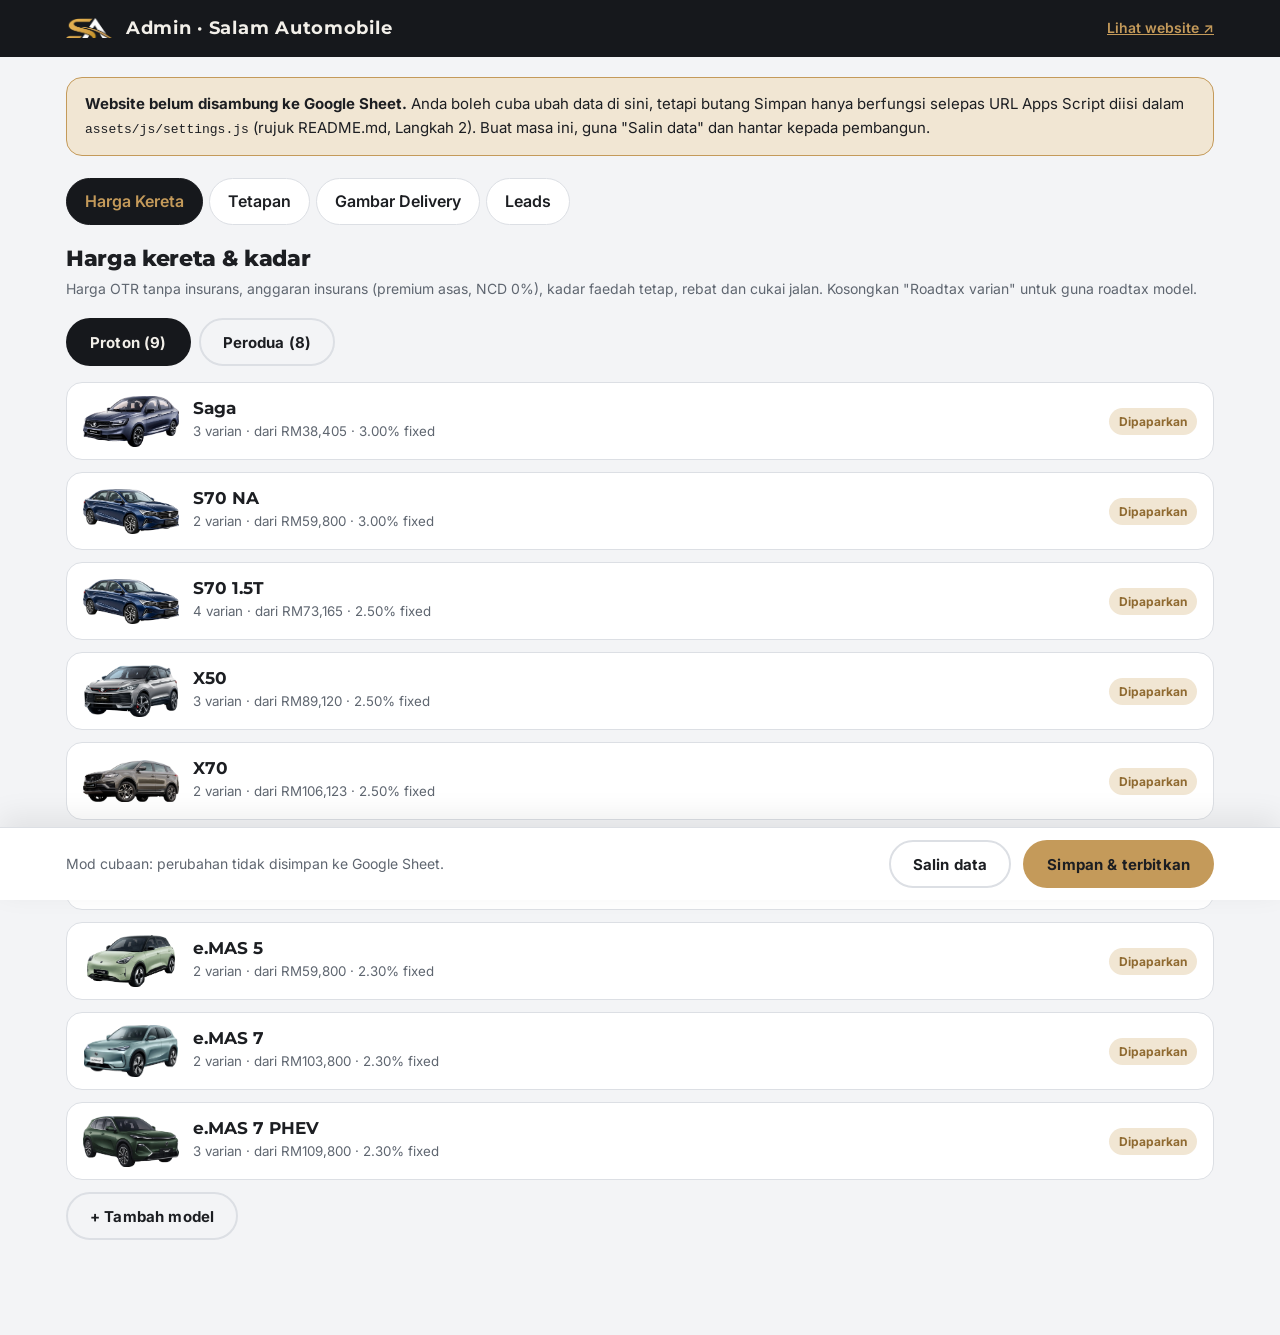
==== admin.html @ 9cc9add6 "Bina website Salam Automobile: kalkulator loan, insurans, borang leads, admin & Apps Script - Kalkul" ====
<!DOCTYPE html>
<html lang="ms">
<head>
<meta charset="utf-8">
<meta name="viewport" content="width=device-width, initial-scale=1, viewport-fit=cover">
<title>Admin Salam Automobile</title>
<meta name="claude:viewport-fit-sides" content="cover">
<meta name="robots" content="noindex, nofollow">
<link rel="icon" type="image/png" href="assets/img/brand/favicon.png">
<link rel="preconnect" href="https://fonts.googleapis.com">
<link rel="preconnect" href="https://fonts.gstatic.com" crossorigin>
<link href="https://fonts.googleapis.com/css2?family=Montserrat:wght@600;700;800&family=Inter:wght@400;500;600;700&display=swap" rel="stylesheet">
<link rel="stylesheet" href="assets/css/style.css">
<style>
  body { padding-bottom: 96px; }
  .a-top { background: var(--night); color: var(--on-night); padding-block: 14px; position: sticky; top: env(safe-area-inset-top, 0px); z-index: 20; }
  .a-top .wrap { display: flex; align-items: center; gap: 14px; flex-wrap: wrap; }
  .a-top img { width: 46px; }
  .a-top h1 { font-size: 18px; letter-spacing: .04em; }
  .a-top a { margin-left: auto; color: var(--gold); font-size: 14px; font-weight: 600; }
  .tabs { display: flex; gap: 6px; flex-wrap: wrap; margin: 22px 0; }
  .tabs button { border: 1.5px solid var(--line); background: var(--card); color: var(--ink); border-radius: 999px; padding: 10px 18px; font-weight: 600; cursor: pointer; min-height: 44px; }
  .tabs button[aria-selected="true"] { background: var(--night); color: var(--gold); border-color: var(--night); }
  .banner { border-radius: var(--r-md); padding: 14px 18px; background: var(--gold-soft); border: 1px solid var(--gold); margin-top: 20px; font-size: 15px; }
  .banner code { font-size: 13px; }
  .login { max-width: 420px; margin: 60px auto; }
  .login h2 { font-size: 24px; }
  .grid2 { display: grid; grid-template-columns: repeat(auto-fill, minmax(220px, 1fr)); gap: 14px; }
  .grid2 label { display: grid; gap: 6px; font-size: 13px; font-weight: 600; color: var(--mute); }
  .check { display: flex !important; align-items: center; gap: 10px; color: var(--ink) !important; font-size: 15px !important; }
  .check input { width: 22px; height: 22px; accent-color: var(--gold); }
  .bseg { display: flex; gap: 8px; margin-bottom: 16px; flex-wrap: wrap; }
  details.mcard { background: var(--card); border: 1px solid var(--line); border-radius: var(--r-md); margin-bottom: 12px; }
  details.mcard > summary { list-style: none; display: grid; grid-template-columns: 96px minmax(0, 1fr) auto; gap: 14px; align-items: center; padding: 12px 16px; cursor: pointer; }
  details.mcard > summary::-webkit-details-marker { display: none; }
  details.mcard > summary img { width: 96px; height: 52px; object-fit: contain; }
  details.mcard > summary b { font: 700 17px var(--f-display); display: block; }
  details.mcard > summary small { color: var(--mute); }
  .pill { font-size: 12px; font-weight: 700; padding: 4px 10px; border-radius: 999px; background: var(--gold-soft); color: var(--gold-ink); white-space: nowrap; }
  .pill.off { background: var(--paper-2); color: var(--mute); }
  .mbody { padding: 4px 16px 18px; border-top: 1px solid var(--line); display: grid; gap: 16px; }
  .vtable-wrap { overflow-x: auto; }
  .vtable { width: 100%; border-collapse: collapse; min-width: 620px; font-variant-numeric: tabular-nums; }
  .vtable th { text-align: left; font-size: 12px; color: var(--mute); text-transform: uppercase; letter-spacing: .06em; padding: 6px 6px; }
  .vtable td { padding: 4px 6px; }
  .vtable input { min-height: 42px; font-size: 15px; }
  .vtable td:last-child { width: 48px; }
  .icon-btn { width: 42px; height: 42px; border-radius: 10px; border: 1.5px solid var(--line); background: transparent; color: var(--ink); cursor: pointer; font-size: 18px; }
  .icon-btn:hover { border-color: var(--bad); color: var(--bad); }
  .row-actions { display: flex; gap: 10px; flex-wrap: wrap; align-items: center; }
  .btn-line { background: transparent; color: var(--ink); border-color: var(--line); }
  .btn-danger { background: transparent; color: var(--bad); border-color: currentColor; }
  .img-row { display: flex; gap: 12px; align-items: flex-end; flex-wrap: wrap; }
  .img-row label.lbl { flex: 1 1 260px; display: grid; gap: 6px; }
  .photos { display: grid; grid-template-columns: repeat(auto-fill, minmax(150px, 1fr)); gap: 12px; margin-top: 16px; }
  .photos figure { margin: 0; background: var(--card); border: 1px solid var(--line); border-radius: 12px; overflow: hidden; }
  .photos img { display: block; width: 100%; aspect-ratio: 3/4; object-fit: cover; }
  .photos figcaption { display: flex; justify-content: space-between; padding: 6px; gap: 4px; }
  .photos figcaption button { flex: 1; min-height: 38px; border: 1px solid var(--line); background: transparent; color: var(--ink); border-radius: 8px; cursor: pointer; }
  .leads-wrap { overflow-x: auto; background: var(--card); border: 1px solid var(--line); border-radius: var(--r-md); }
  .leads { width: 100%; border-collapse: collapse; min-width: 760px; font-size: 14px; }
  .leads th { text-align: left; padding: 10px 12px; background: var(--night); color: var(--on-night); font-weight: 600; }
  .leads td { padding: 10px 12px; border-top: 1px solid var(--line); vertical-align: top; }
  .leads a { color: var(--gold-ink); font-weight: 600; }
  .savebar { position: fixed; left: 0; right: 0; bottom: 0; z-index: 25; background: var(--card); border-top: 1px solid var(--line); padding-block: 12px calc(12px + env(safe-area-inset-bottom, 0px)); box-shadow: 0 -10px 30px rgba(0,0,0,.08); }
  .savebar .wrap { display: flex; gap: 12px; align-items: center; flex-wrap: wrap; }
  .savebar .msg { font-size: 14px; color: var(--mute); flex: 1 1 200px; }
  .editor { border: 0; padding: 0; border-radius: var(--r-lg); max-width: min(96vw, 900px); width: 100%; background: var(--card); color: var(--ink); }
  .editor::backdrop { background: rgba(10, 11, 13, .8); }
  .editor .ed-in { padding: 18px; display: grid; gap: 12px; }
  .editor canvas { width: 100%; height: auto; max-height: 65vh; object-fit: contain; border-radius: 12px; background: #111; touch-action: none; cursor: crosshair; }
  .muted { color: var(--mute); font-size: 14px; margin: 0; }
  .panel h2 { font-size: 22px; margin: 8px 0 6px; }
  .panel > .muted { margin-bottom: 18px; }
</style>
</head>
<body>
<header class="a-top">
  <div class="wrap">
    <img src="assets/img/brand/mark-salam.webp" alt="" width="400" height="173">
    <h1>Admin · Salam Automobile</h1>
    <a href="index.html" target="_blank" rel="noopener">Lihat website ↗</a>
  </div>
</header>

<main class="wrap">
  <div class="banner" id="noApi" hidden>
    <b>Website belum disambung ke Google Sheet.</b> Anda boleh cuba ubah data di sini, tetapi butang Simpan hanya berfungsi selepas URL Apps Script diisi dalam <code>assets/js/settings.js</code> (rujuk README.md, Langkah 2). Buat masa ini, guna "Salin data" dan hantar kepada pembangun.
  </div>

  <section class="card login" id="loginBox" hidden>
    <h2>Log masuk Admin</h2>
    <p class="muted">Masukkan password Admin yang ditetapkan dalam Apps Script.</p>
    <form id="loginForm">
      <label class="lbl" for="pw">Password</label>
      <input id="pw" type="password" autocomplete="current-password" required>
      <p class="form-err" id="loginErr" hidden></p>
      <button class="btn btn-gold btn-block" type="submit" id="loginBtn" style="margin-top:16px">Log masuk</button>
    </form>
  </section>

  <div id="app" hidden>
    <div class="tabs" role="tablist">
      <button type="button" role="tab" data-tab="harga" aria-selected="true">Harga Kereta</button>
      <button type="button" role="tab" data-tab="tetapan" aria-selected="false">Tetapan</button>
      <button type="button" role="tab" data-tab="gambar" aria-selected="false">Gambar Delivery</button>
      <button type="button" role="tab" data-tab="leads" aria-selected="false">Leads</button>
    </div>

    <section class="panel" id="tab-harga">
      <h2>Harga kereta &amp; kadar</h2>
      <p class="muted">Harga OTR tanpa insurans, anggaran insurans (premium asas, NCD 0%), kadar faedah tetap, rebat dan cukai jalan. Kosongkan "Roadtax varian" untuk guna roadtax model.</p>
      <div class="bseg" id="brandSeg"></div>
      <div id="models"></div>
      <button type="button" class="btn btn-line" id="addModel">+ Tambah model</button>
    </section>

    <section class="panel" id="tab-tetapan" hidden>
      <h2>Tetapan website</h2>
      <p class="muted">No. WhatsApp untuk semua butang "Hubungi Kami" dan nilai asal kalkulator.</p>
      <div class="card grid2" id="settingsForm"></div>
    </section>

    <section class="panel" id="tab-gambar" hidden>
      <h2>Gambar delivery</h2>
      <p class="muted">Tambah gambar serahan kereta. Selepas pilih gambar, lukis kotak pada no. plate untuk dikaburkan sebelum upload. Jangan letak nama pelanggan.</p>
      <div class="row-actions">
        <label class="btn btn-gold">+ Tambah gambar<input type="file" id="photoFile" accept="image/*" hidden></label>
        <span class="muted" id="photoMsg"></span>
      </div>
      <div class="photos" id="photos"></div>
    </section>

    <section class="panel" id="tab-leads" hidden>
      <h2>Leads dari website</h2>
      <p class="muted">100 leads terkini dari tab "Leads Website". Kemas kini status dan nota terus dalam Google Sheet.</p>
      <div class="row-actions" style="margin-bottom:14px">
        <button type="button" class="btn btn-dark" id="loadLeads">Muat semula leads</button>
        <a class="btn btn-line" id="sheetLink" href="#" target="_blank" rel="noopener">Buka Google Sheet ↗</a>
        <span class="muted" id="leadsMsg"></span>
      </div>
      <div class="leads-wrap"><table class="leads"><thead><tr><th>Tarikh</th><th>Nama</th><th>Telefon</th><th>Lokasi</th><th>Model</th><th>Pekerjaan</th><th>Gaji bersih</th><th>Status</th></tr></thead><tbody id="leadsBody"><tr><td colspan="8">Tekan "Muat semula leads".</td></tr></tbody></table></div>
    </section>
  </div>
</main>

<div class="savebar" id="saveBar" hidden>
  <div class="wrap">
    <span class="msg" id="saveMsg">Tiada perubahan belum disimpan.</span>
    <button type="button" class="btn btn-line" id="copyJson">Salin data</button>
    <button type="button" class="btn btn-gold" id="saveBtn">Simpan &amp; terbitkan</button>
  </div>
</div>

<dialog class="editor" id="editor" aria-label="Kaburkan no. plate">
  <div class="ed-in">
    <h2 style="font-size:20px">Kaburkan no. plate</h2>
    <p class="muted">Lukis kotak (seret) pada setiap no. plate. Kotak akan dikaburkan.</p>
    <canvas id="edCanvas"></canvas>
    <div class="row-actions">
      <button type="button" class="btn btn-line" id="edUndo">Buat asal</button>
      <button type="button" class="btn btn-line" id="edCancel">Batal</button>
      <button type="button" class="btn btn-gold" id="edUpload">Kaburkan &amp; upload</button>
    </div>
  </div>
</dialog>

<script src="assets/js/settings.js"></script>
<script src="assets/js/data.js"></script>
<script src="assets/js/admin.js"></script>
</body>
</html>
---- assets/css/style.css ----
/* Layout: dark showroom hero + light working sections; the calculator is a "showroom stage" beside a dark quotation slip.
   Palette from the Salam Automobile logo: charcoal, logo gold, cool off-white paper. */
:root {
  --paper: #f3f4f6;
  --paper-2: #e9ebef;
  --card: #ffffff;
  --ink: #1c1e22;
  --mute: #5f6670;
  --line: #dcdfe4;
  --gold: #c49a5a;
  --gold-ink: #8f6a30;
  --gold-soft: #f1e6d3;
  --night: #16181c;
  --night-2: #202328;
  --night-line: #343840;
  --on-night: #f2efe9;
  --on-night-mute: #b3b0a9;
  --plate: #ffffff;
  --ok: #2f8f57;
  --ok-on-night: #8fd6a8;
  --bad: #c0392b;
  --shadow: 0 12px 30px rgba(22, 24, 28, .08);
  --f-display: "Montserrat", "Segoe UI", system-ui, sans-serif;
  --f-body: "Inter", "Segoe UI", system-ui, -apple-system, sans-serif;
  --r-sm: 10px;
  --r-md: 16px;
  --r-lg: 24px;
  color-scheme: light;
}
@media (prefers-color-scheme: dark) {
  :root:not([data-theme="light"]) {
    --paper: #111317; --paper-2: #171a1f; --card: #1c1f24; --ink: #eceef1; --mute: #a2a8b1;
    --line: #2d3138; --gold: #d2ab6c; --gold-ink: #e0bd84; --gold-soft: #3a3124;
    --night: #0b0c0f; --night-2: #16181c; --night-line: #2b2f36; --plate: #f4f4f2;
    --ok: #6cc690; --shadow: 0 12px 30px rgba(0, 0, 0, .35); color-scheme: dark;
  }
}
:root[data-theme="dark"] {
  --paper: #111317; --paper-2: #171a1f; --card: #1c1f24; --ink: #eceef1; --mute: #a2a8b1;
  --line: #2d3138; --gold: #d2ab6c; --gold-ink: #e0bd84; --gold-soft: #3a3124;
  --night: #0b0c0f; --night-2: #16181c; --night-line: #2b2f36; --plate: #f4f4f2;
  --ok: #6cc690; --shadow: 0 12px 30px rgba(0, 0, 0, .35); color-scheme: dark;
}

*, *::before, *::after { box-sizing: border-box; }
html { scroll-behavior: smooth; scroll-padding-top: 76px; -webkit-text-size-adjust: 100%; }
body { margin: 0; background: var(--paper); color: var(--ink); font: 16px/1.6 var(--f-body); overflow-x: clip; }
body::before { content: ""; position: fixed; inset: 0 0 auto; height: env(safe-area-inset-top, 0px); z-index: 30; background: var(--night); }
img { max-width: 100%; height: auto; }
h1, h2, h3 { font-family: var(--f-display); letter-spacing: -.015em; text-wrap: balance; margin: 0; }
a { color: inherit; }
button, input, select { font: inherit; }
:focus-visible { outline: 3px solid var(--gold); outline-offset: 3px; }
[hidden] { display: none !important; }

.wrap { max-width: 1180px; margin: 0 auto; padding-left: max(16px, env(safe-area-inset-left, 0px)); padding-right: max(16px, env(safe-area-inset-right, 0px)); }
.skip { position: absolute; left: -999px; top: 8px; background: var(--gold); color: #1c1e22; padding: 8px 14px; border-radius: 8px; z-index: 50; }
.skip:focus { left: 12px; }

/* Buttons */
.btn { display: inline-flex; align-items: center; justify-content: center; gap: 8px; min-height: 48px; padding: 0 22px; border-radius: 999px; border: 2px solid transparent; font: 700 15px/1 var(--f-body); letter-spacing: .01em; text-decoration: none; cursor: pointer; white-space: nowrap; transition: transform .15s ease, background-color .15s ease, border-color .15s ease; }
.btn:hover { transform: translateY(-1px); }
.btn-gold { background: var(--gold); color: #1c1e22; }
.btn-gold:hover { background: #d4ab6c; }
.btn-ghost { background: transparent; color: inherit; border-color: currentColor; }
.btn-dark { background: var(--night); color: var(--on-night); }
.btn-sm { min-height: 40px; padding: 0 16px; font-size: 14px; }
.btn-block { width: 100%; }
.btn[disabled] { opacity: .6; cursor: progress; transform: none; }

/* Nav */
.nav { position: sticky; top: env(safe-area-inset-top, 0px); z-index: 20; background: color-mix(in srgb, var(--night) 94%, transparent); backdrop-filter: blur(10px); color: var(--on-night); border-bottom: 1px solid var(--night-line); }
.nav-in { display: flex; align-items: center; gap: 22px; min-height: 64px; }
.nav-brand { display: flex; align-items: center; gap: 10px; text-decoration: none; }
.nav-brand img { width: 52px; height: auto; }
.nav-brand span { font: 800 16px/1 var(--f-display); letter-spacing: .14em; display: flex; flex-direction: column; gap: 3px; }
.nav-brand small { font: 600 9px/1 var(--f-body); letter-spacing: .32em; color: var(--gold); }
.nav-links { display: flex; gap: 22px; margin-left: auto; font-size: 14px; font-weight: 500; }
.nav-links a { text-decoration: none; color: var(--on-night-mute); }
.nav-links a:hover { color: var(--gold); }

/* Hero */
.hero { background: radial-gradient(120% 90% at 85% 10%, #2a2d33 0%, var(--night) 60%); color: var(--on-night); position: relative; overflow: hidden; padding-block: clamp(36px, 6vw, 80px); }
.hero::after { content: ""; position: absolute; right: -10%; bottom: -30%; width: 70%; height: 80%; background: radial-gradient(closest-side, rgba(196, 154, 90, .18), transparent); pointer-events: none; }
.hero-in { display: grid; grid-template-columns: minmax(0, 1.15fr) minmax(0, .85fr); gap: clamp(28px, 5vw, 72px); align-items: center; position: relative; z-index: 1; }
.hero-logo { width: min(250px, 62%); display: block; margin-bottom: 26px; }
.eyebrow { margin: 0 0 12px; color: var(--gold); font-weight: 600; font-size: 13px; letter-spacing: .14em; text-transform: uppercase; }
.hero h1 { font-size: clamp(30px, 4.6vw, 50px); line-height: 1.08; font-weight: 800; margin-bottom: 18px; }
.lead { font-size: 17px; color: var(--on-night-mute); max-width: 56ch; margin: 0 0 26px; }
.cta-row { display: flex; gap: 12px; flex-wrap: wrap; }

.founder { margin: 0; justify-self: center; width: min(100%, 420px); }
.founder-frame { position: relative; padding: 10px; border-radius: 30px; background: linear-gradient(150deg, #e3c48f 0%, var(--gold) 45%, #8f6a30 100%); box-shadow: 0 30px 60px rgba(0, 0, 0, .45); }
.founder-frame::before { content: ""; position: absolute; inset: -14px 14px 14px -14px; border: 1.5px solid rgba(196, 154, 90, .55); border-radius: 34px; z-index: -1; }
.founder-frame img { display: block; width: 100%; height: auto; border-radius: 22px; }
.founder figcaption { margin-top: 18px; text-align: center; display: grid; gap: 4px; }
.founder strong { font: 800 clamp(19px, 2.2vw, 23px)/1.2 var(--f-display); letter-spacing: .01em; }
.founder figcaption span { color: var(--gold); font-weight: 600; font-size: 14px; letter-spacing: .02em; }

/* Facts strip */
.facts { background: var(--gold); color: #1c1e22; }
.facts-in { display: grid; grid-template-columns: repeat(4, minmax(0, 1fr)); }
.facts-in div { padding-block: 18px; padding-inline: 12px; text-align: center; border-right: 1px solid rgba(28, 30, 34, .18); display: grid; gap: 2px; }
.facts-in div:last-child { border-right: 0; }
.facts b { font: 800 clamp(16px, 2.2vw, 21px)/1.2 var(--f-display); }
.facts span { font-size: 13px; font-weight: 500; }

/* Sections */
.band { padding-block: clamp(52px, 7vw, 92px); }
.band-alt { background: var(--paper-2); }
.band-night { background: var(--night); color: var(--on-night); }
.kick { margin: 0 0 8px; color: var(--gold-ink); font-weight: 700; font-size: 13px; letter-spacing: .14em; text-transform: uppercase; }
.band-night .kick { color: var(--gold); }
h2 { font-size: clamp(26px, 3.6vw, 38px); line-height: 1.12; font-weight: 800; margin-bottom: 12px; }
.sub { color: var(--mute); max-width: 62ch; margin: 0; }
.band-night .sub { color: var(--on-night-mute); }
.note { font-size: 13px; color: var(--mute); margin: 14px 0 0; }
.head { display: flex; justify-content: space-between; align-items: flex-end; gap: 18px; flex-wrap: wrap; margin-bottom: 24px; }
.head > div:first-child { min-width: 0; flex: 1 1 420px; }

/* Gallery */
.arrows { display: flex; gap: 8px; }
.arrows button { width: 48px; height: 48px; border-radius: 50%; border: 1.5px solid var(--line); background: var(--card); color: var(--ink); font-size: 26px; line-height: 1; cursor: pointer; }
.arrows button:hover { border-color: var(--gold); color: var(--gold-ink); }
.gallery { display: grid; grid-auto-flow: column; grid-auto-columns: minmax(230px, 290px); gap: 16px; overflow-x: auto; scroll-snap-type: x mandatory; padding: 4px 2px 16px; scrollbar-width: thin; }
.gallery button { all: unset; cursor: zoom-in; scroll-snap-align: start; border-radius: var(--r-md); overflow: hidden; background: var(--card); box-shadow: var(--shadow); display: block; }
.gallery button:focus-visible { outline: 3px solid var(--gold); outline-offset: 2px; }
.gallery img { display: block; width: 100%; aspect-ratio: 3 / 4; object-fit: cover; transition: transform .4s ease; }
.gallery button:hover img { transform: scale(1.03); }
.lightbox { border: 0; padding: 0; background: transparent; max-width: min(92vw, 720px); max-height: 92vh; }
.lightbox::backdrop { background: rgba(10, 11, 13, .88); }
.lightbox img { display: block; max-height: 88vh; width: auto; margin: auto; border-radius: var(--r-md); }
.lb-close { position: absolute; top: 10px; right: 10px; width: 44px; height: 44px; border-radius: 50%; border: 0; background: rgba(0, 0, 0, .6); color: #fff; font-size: 26px; cursor: pointer; }

/* Services */
.services { display: grid; grid-template-columns: repeat(4, minmax(0, 1fr)); gap: 16px; margin-top: 28px; }
.services article { background: var(--card); border-radius: var(--r-md); padding: 24px; border: 1px solid var(--line); }
.services h3 { font-size: 18px; line-height: 1.25; margin: 16px 0 8px; }
.services p { margin: 0; color: var(--mute); font-size: 15px; }
.ico { width: 48px; height: 48px; border-radius: 14px; background: var(--gold-soft); display: grid; place-items: center; }
.ico svg { width: 26px; height: 26px; fill: none; stroke: var(--gold-ink); stroke-width: 1.8; stroke-linecap: round; stroke-linejoin: round; }

/* Calculator: brand + model pickers */
.brand-tabs { display: flex; gap: 12px; margin: 28px 0 16px; flex-wrap: wrap; }
.brand-tab { display: flex; align-items: center; gap: 12px; padding: 8px 18px 8px 8px; border-radius: 999px; border: 2px solid var(--line); background: var(--card); color: var(--ink); cursor: pointer; font: 700 15px var(--f-body); }
.brand-tab .plate { width: 72px; height: 46px; border-radius: 999px; background: var(--plate); display: grid; place-items: center; padding: 4px 10px; }
.brand-tab img { max-height: 34px; width: auto; }
.brand-tab[aria-selected="true"] { border-color: var(--gold); box-shadow: 0 0 0 3px var(--gold-soft); }
.model-grid { display: grid; grid-template-columns: repeat(auto-fill, minmax(150px, 1fr)); gap: 12px; }
.model { display: grid; gap: 4px; justify-items: center; text-align: center; padding: 12px 10px; border-radius: var(--r-md); border: 2px solid var(--line); background: var(--card); color: var(--ink); cursor: pointer; transition: border-color .15s, transform .15s; }
.model:hover { transform: translateY(-2px); border-color: var(--gold); }
.model img { width: 100%; height: 70px; object-fit: contain; }
.model b { font: 700 15px var(--f-display); }
.model small { color: var(--mute); font-size: 12px; font-variant-numeric: tabular-nums; }
.model[aria-pressed="true"] { border-color: var(--gold); background: linear-gradient(180deg, var(--card), var(--gold-soft)); }

.calc { display: grid; grid-template-columns: minmax(0, 1.05fr) minmax(0, .95fr); gap: 20px; margin-top: 22px; align-items: start; }
.calc-left { display: grid; gap: 16px; min-width: 0; }
.stage { position: relative; border-radius: var(--r-lg); background: radial-gradient(90% 70% at 50% 30%, var(--card) 0%, var(--paper-2) 100%); border: 1px solid var(--line); padding: 22px 22px 18px; min-height: 300px; display: grid; align-content: end; overflow: hidden; }
.stage-logo { position: absolute; top: 18px; left: 20px; box-sizing: content-box; height: 30px; width: auto; background: var(--plate); padding: 5px 12px; border-radius: 999px; }
.stage-car { position: relative; z-index: 1; display: block; width: min(100%, 560px); height: 230px; object-fit: contain; margin: 30px auto 0; transition: opacity .25s ease, transform .35s ease; }
.stage-car.swap { opacity: 0; transform: translateX(24px); }
.stage-floor { position: absolute; left: 12%; right: 12%; bottom: 62px; height: 26px; background: radial-gradient(closest-side, rgba(0, 0, 0, .28), transparent); }
.stage-name { position: relative; z-index: 1; display: flex; align-items: baseline; gap: 10px; margin-top: 8px; }
.stage-name span { color: var(--mute); font-weight: 600; font-size: 14px; letter-spacing: .1em; text-transform: uppercase; }
.stage-name strong { font: 800 clamp(24px, 3vw, 30px) var(--f-display); }

.card { background: var(--card); border-radius: var(--r-lg); padding: 22px; border: 1px solid var(--line); box-shadow: var(--shadow); min-width: 0; }
.lbl { display: block; font-size: 13px; font-weight: 600; color: var(--mute); margin: 18px 0 8px; letter-spacing: .02em; }
.settings > .lbl:first-child { margin-top: 0; }
.lbl-row { display: flex; align-items: center; justify-content: space-between; gap: 10px; margin: 18px 0 8px; flex-wrap: wrap; }
.lbl-row .lbl { margin: 0; }
select, input[type="number"], input[type="text"], input[type="tel"], input[type="password"], input[type="url"] { width: 100%; min-height: 48px; border: 1.5px solid var(--line); border-radius: 12px; padding: 8px 14px; background: var(--card); color: var(--ink); font-size: 16px; }
select:focus, input:focus { border-color: var(--gold); outline: none; box-shadow: 0 0 0 3px var(--gold-soft); }
.price-pair { display: grid; grid-template-columns: 1fr 1fr; gap: 10px; margin-top: 14px; }
.price-pair div { background: var(--paper); border-radius: 12px; padding: 12px 14px; display: grid; gap: 2px; }
.price-pair span { font-size: 12px; color: var(--mute); font-weight: 500; }
.price-pair b { font: 800 19px var(--f-display); font-variant-numeric: tabular-nums; }
.price-pair div:last-child { background: var(--gold-soft); }
.mini-seg { display: inline-flex; background: var(--paper); border-radius: 999px; padding: 3px; }
.mini-seg button { border: 0; background: transparent; color: var(--mute); font-weight: 600; font-size: 13px; padding: 7px 14px; border-radius: 999px; cursor: pointer; min-height: 34px; }
.mini-seg button[aria-pressed="true"] { background: var(--night); color: var(--gold); }
input[type="range"] { width: 100%; accent-color: var(--gold); height: 32px; }
.range-val { display: flex; justify-content: space-between; font-size: 15px; font-variant-numeric: tabular-nums; color: var(--mute); margin-top: 4px; }
.range-val b { color: var(--ink); }
.money { position: relative; }
.money span { position: absolute; left: 14px; top: 50%; transform: translateY(-50%); color: var(--mute); font-weight: 600; pointer-events: none; }
.money input { padding-left: 48px; font-weight: 700; }
.seg { display: grid; grid-template-columns: repeat(5, minmax(0, 1fr)); gap: 6px; }
.seg-wrap { grid-template-columns: repeat(6, minmax(0, 1fr)); }
.seg button { min-height: 44px; border: 1.5px solid var(--line); background: transparent; color: var(--ink); border-radius: 12px; font-weight: 600; font-size: 14px; cursor: pointer; padding: 0 4px; font-variant-numeric: tabular-nums; }
.seg button[aria-pressed="true"] { background: var(--night); border-color: var(--night); color: var(--gold); }
.stepper { display: grid; grid-template-columns: 48px minmax(0, 1fr) 48px; gap: 8px; }
.stepper button { border: 1.5px solid var(--line); background: transparent; color: var(--ink); border-radius: 12px; font-size: 20px; font-weight: 700; cursor: pointer; }
.stepper input { text-align: center; font-weight: 700; }

/* Slip */
.slip { position: sticky; top: calc(env(safe-area-inset-top, 0px) + 80px); background: var(--night); color: var(--on-night); border-radius: var(--r-lg); padding: 26px; box-shadow: 0 24px 50px rgba(0, 0, 0, .28); min-width: 0; }
.slip-lbl { font-size: 13px; color: var(--on-night-mute); letter-spacing: .12em; text-transform: uppercase; font-weight: 600; }
.big { font: 800 clamp(46px, 7vw, 76px)/1 var(--f-display); color: var(--gold); margin: 10px 0 6px; font-variant-numeric: tabular-nums; white-space: nowrap; }
.big small { font-size: .3em; color: var(--on-night); font-weight: 700; margin-left: 4px; }
.big.pop { animation: pop .3s ease; }
@keyframes pop { 50% { transform: scale(1.03); } }
.slip-meta { color: var(--on-night-mute); font-size: 14px; }
.rows, .ins-rows { margin: 18px 0 0; }
.rows div, .ins-rows div { display: flex; justify-content: space-between; gap: 14px; padding: 9px 0; border-bottom: 1px dashed var(--night-line); font-size: 15px; }
.rows dt, .ins-rows dt { color: var(--on-night-mute); }
.rows dd, .ins-rows dd { margin: 0; font-weight: 700; white-space: nowrap; font-variant-numeric: tabular-nums; text-align: right; }
.rows .sum dt { color: var(--on-night); font-weight: 600; }
.rows .minus dd { color: var(--ok-on-night); }
.rows .total { border-bottom: 0; padding-top: 12px; font-size: 16px; }
.rows .total dt { color: var(--on-night); font-weight: 700; }
.rows .total dd { color: var(--gold); }
.slip h3 { font-size: 14px; margin: 22px 0 10px; color: var(--gold); letter-spacing: .08em; text-transform: uppercase; }
.bars { display: grid; gap: 6px; }
.bars button { all: unset; display: grid; grid-template-columns: 4.2em minmax(0, 1fr) 6.5em; gap: 10px; align-items: center; font-size: 14px; cursor: pointer; padding: 3px 0; color: var(--on-night-mute); font-variant-numeric: tabular-nums; }
.bars button:focus-visible { outline: 2px solid var(--gold); }
.bars i { display: block; height: 12px; border-radius: 6px; background: rgba(196, 154, 90, .28); }
.bars button[aria-pressed="true"] { color: var(--on-night); font-weight: 700; }
.bars button[aria-pressed="true"] i { background: var(--gold); }
.bars span:last-child { text-align: right; }
.slip-cta { display: flex; gap: 10px; flex-wrap: wrap; margin-top: 22px; }
.slip-cta .btn { flex: 1 1 160px; }
.slip .note { color: var(--on-night-mute); }

/* Insurance */
.ins { display: grid; grid-template-columns: minmax(0, 1fr) minmax(0, 1fr); gap: clamp(24px, 4vw, 56px); align-items: start; }
.ncd-table { width: 100%; max-width: 440px; border-collapse: collapse; margin-top: 24px; font-size: 15px; font-variant-numeric: tabular-nums; }
.ncd-table caption { text-align: left; font-weight: 700; margin-bottom: 8px; font-family: var(--f-display); }
.ncd-table th { text-align: left; font-size: 12px; color: var(--mute); text-transform: uppercase; letter-spacing: .08em; padding: 8px 0; border-bottom: 1.5px solid var(--ink); }
.ncd-table td { padding: 9px 0; border-bottom: 1px solid var(--line); }
.ncd-table td:last-child, .ncd-table th:last-child { text-align: right; font-weight: 700; }
.ins-head { display: flex; align-items: center; gap: 14px; padding-bottom: 14px; border-bottom: 1px solid var(--line); }
.ins-head img { width: 120px; height: 64px; object-fit: contain; }
.ins-head span { display: block; font-size: 12px; color: var(--mute); text-transform: uppercase; letter-spacing: .1em; }
.ins-head strong { font: 800 20px var(--f-display); }
.ins-rows div { border-bottom-color: var(--line); }
.ins-rows dt { color: var(--mute); }
.ins-rows .minus dd { color: var(--ok); }
.ins-rows .sum dt { color: var(--ink); font-weight: 600; }
.ins-rows .total { border: 0; margin-top: 6px; background: var(--night); color: var(--on-night); border-radius: 12px; padding: 14px 16px; }
.ins-rows .total dt { color: var(--on-night); font-weight: 700; }
.ins-rows .total dd { color: var(--gold); font-size: 20px; font-family: var(--f-display); }

/* Trade-in */
.trade { display: grid; grid-template-columns: minmax(0, .9fr) minmax(0, 1.1fr); gap: clamp(24px, 4vw, 56px); align-items: center; }
.trade .cta-row { margin-top: 22px; }
.steps { list-style: none; margin: 0; padding: 0; display: grid; gap: 12px; counter-reset: s; }
.steps li { display: grid; grid-template-columns: 52px minmax(0, 1fr); column-gap: 16px; align-items: center; background: var(--card); border: 1px solid var(--line); border-radius: var(--r-md); padding: 16px; }
.steps li::before { counter-increment: s; content: counter(s); grid-row: span 2; width: 52px; height: 52px; border-radius: 50%; background: var(--night); color: var(--gold); display: grid; place-items: center; font: 800 21px var(--f-display); }
.steps b { font-size: 17px; }
.steps span { color: var(--mute); font-size: 15px; }

/* Lead form */
.form-wrap { display: grid; grid-template-columns: minmax(0, .9fr) minmax(0, 1.1fr); gap: clamp(28px, 5vw, 64px); align-items: start; }
.ticks { list-style: none; padding: 0; margin: 24px 0; display: grid; gap: 10px; }
.ticks li { position: relative; padding-left: 30px; color: var(--on-night); }
.ticks li::before { content: ""; position: absolute; left: 0; top: 4px; width: 18px; height: 18px; border-radius: 50%; background: var(--gold); -webkit-mask: radial-gradient(circle, #000 60%, transparent 61%); mask: radial-gradient(circle, #000 60%, transparent 61%); }
.ticks li::after { content: ""; position: absolute; left: 6px; top: 8px; width: 5px; height: 9px; border: solid #1c1e22; border-width: 0 2px 2px 0; transform: rotate(45deg); }
.contact-line { display: flex; flex-wrap: wrap; gap: 8px 18px; align-items: center; color: var(--on-night-mute); font-size: 15px; }
.contact-line a { color: var(--gold); text-decoration: none; }
.lead-form { background: var(--card); color: var(--ink); border-radius: var(--r-lg); padding: clamp(20px, 3vw, 32px); display: grid; grid-template-columns: 1fr 1fr; gap: 16px; box-shadow: 0 30px 60px rgba(0, 0, 0, .35); }
.field { display: grid; gap: 6px; min-width: 0; border: 0; padding: 0; margin: 0; }
.field label, .field legend { font-size: 14px; font-weight: 600; padding: 0; margin-bottom: 6px; }
fieldset.field, .lead-form .consent, .lead-form .btn, .form-err, .form-ok { grid-column: 1 / -1; }
.pills { display: flex; flex-wrap: wrap; gap: 8px; }
.pills label { position: relative; }
.pills input { position: absolute; opacity: 0; inset: 0; cursor: pointer; }
.pills span { display: inline-flex; align-items: center; min-height: 44px; padding: 0 16px; border-radius: 999px; border: 1.5px solid var(--line); font-weight: 600; font-size: 14px; cursor: pointer; }
.pills input:checked + span { background: var(--night); color: var(--gold); border-color: var(--night); }
.pills input:focus-visible + span { outline: 3px solid var(--gold); outline-offset: 2px; }
.consent { display: flex; gap: 10px; align-items: flex-start; font-size: 14px; color: var(--mute); }
.consent input { width: 20px; height: 20px; margin-top: 1px; accent-color: var(--gold); flex: none; }
.field.err input, .field.err select { border-color: var(--bad); }
.field.err .pills span { border-color: var(--bad); }
.form-err { margin: 0; color: var(--bad); font-weight: 600; font-size: 14px; }
.form-ok { background: var(--gold-soft); border-radius: var(--r-md); padding: 18px; display: grid; gap: 8px; }
.form-ok p { margin: 0; }
.hp { position: absolute; left: -5000px; width: 1px; height: 1px; opacity: 0; }

/* Footer */
.foot { background: #0e0f12; color: #9d9a94; text-align: center; padding-block: 34px; font-size: 14px; }
.foot img { width: 150px; display: block; margin: 0 auto 12px; }
.foot p { margin: 4px 0; }
.foot .small { font-size: 12px; opacity: .8; }

@media (max-width: 980px) {
  .services { grid-template-columns: repeat(2, minmax(0, 1fr)); }
  .calc, .ins, .trade, .form-wrap { grid-template-columns: minmax(0, 1fr); }
  .slip { position: static; }
  .nav-links { display: none; }
  .nav-in > .btn { margin-left: auto; }
}
@media (max-width: 720px) {
  .hero-in { grid-template-columns: minmax(0, 1fr); }
  .founder { width: min(100%, 360px); }
  .facts-in { grid-template-columns: repeat(2, minmax(0, 1fr)); }
  .facts-in div:nth-child(2) { border-right: 0; }
  .facts-in div:nth-child(-n+2) { border-bottom: 1px solid rgba(28, 30, 34, .18); }
  .lead-form { grid-template-columns: minmax(0, 1fr); }
  .seg-wrap { grid-template-columns: repeat(3, minmax(0, 1fr)); }
  .stage-car { height: 180px; }
  .stage { min-height: 250px; }
}
@media (max-width: 520px) {
  .services { grid-template-columns: minmax(0, 1fr); }
  .model-grid { grid-template-columns: none; grid-auto-flow: column; grid-auto-columns: 42%; overflow-x: auto; scroll-snap-type: x mandatory; padding-bottom: 8px; }
  .model { scroll-snap-align: start; }
  .price-pair { grid-template-columns: minmax(0, 1fr); }
  .nav-brand span { display: none; }
  .bars button { grid-template-columns: 3.6em minmax(0, 1fr) 5.8em; }
}
@media (prefers-reduced-motion: reduce) {
  html { scroll-behavior: auto; }
  *, *::before, *::after { transition: none !important; animation: none !important; }
}
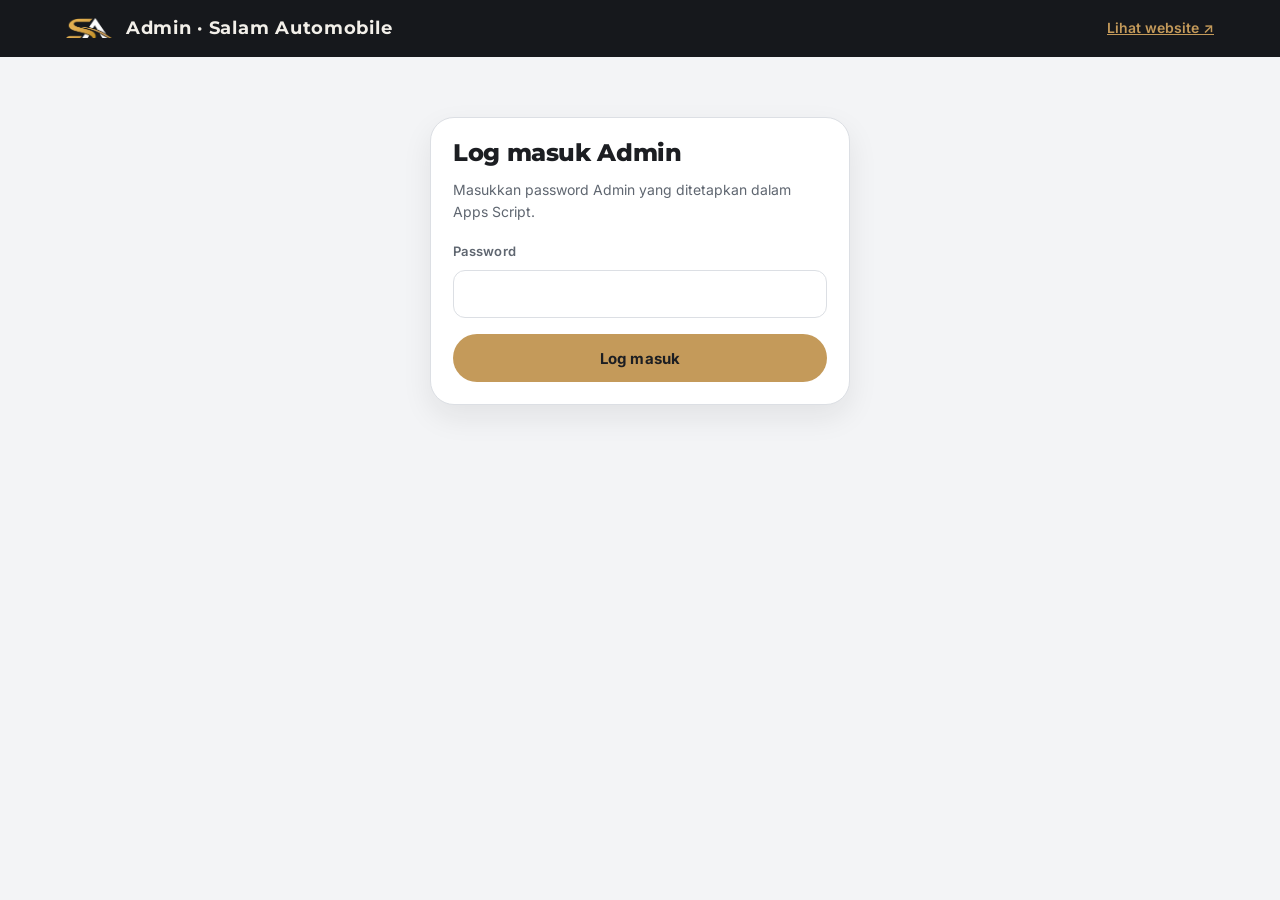
==== commit 102ca833: "Pilihan bahasa BM/EN dan kad Terokai yang ringkas dengan butang jelas - Butang BM | EN di menu atas;" ====
--- a/admin.html
+++ b/admin.html
@@ -10,7 +10,7 @@
 <link rel="preconnect" href="https://fonts.googleapis.com">
 <link rel="preconnect" href="https://fonts.gstatic.com" crossorigin>
 <link href="https://fonts.googleapis.com/css2?family=Montserrat:wght@600;700;800&family=Inter:wght@400;500;600;700&display=swap" rel="stylesheet">
-<link rel="stylesheet" href="assets/css/style.css">
+<link rel="stylesheet" href="assets/css/style.css?v=20261126">
 <style>
   body { padding-bottom: 96px; }
   .a-top { background: var(--night); color: var(--on-night); padding-block: 14px; position: sticky; top: env(safe-area-inset-top, 0px); z-index: 20; }
@@ -165,8 +165,8 @@
   </div>
 </dialog>
 
-<script src="assets/js/settings.js"></script>
-<script src="assets/js/data.js"></script>
-<script src="assets/js/admin.js"></script>
+<script src="assets/js/settings.js?v=20261126"></script>
+<script src="assets/js/data.js?v=20261126"></script>
+<script src="assets/js/admin.js?v=20261126"></script>
 </body>
 </html>
--- a/assets/css/style.css
+++ b/assets/css/style.css
@@ -43,7 +43,7 @@
 }
 
 *, *::before, *::after { box-sizing: border-box; }
-html { scroll-behavior: smooth; scroll-padding-top: 76px; -webkit-text-size-adjust: 100%; }
+html { scroll-behavior: smooth; scroll-padding-top: 110px; -webkit-text-size-adjust: 100%; }
 body { margin: 0; background: var(--paper); color: var(--ink); font: 16px/1.6 var(--f-body); overflow-x: clip; }
 body::before { content: ""; position: fixed; inset: 0 0 auto; height: env(safe-area-inset-top, 0px); z-index: 30; background: var(--night); }
 img { max-width: 100%; height: auto; }
@@ -75,12 +75,33 @@
 .nav-brand img { width: 52px; height: auto; }
 .nav-brand span { font: 800 16px/1 var(--f-display); letter-spacing: .14em; display: flex; flex-direction: column; gap: 3px; }
 .nav-brand small { font: 600 9px/1 var(--f-body); letter-spacing: .32em; color: var(--gold); }
-.nav-links { display: flex; gap: 22px; margin-left: auto; font-size: 14px; font-weight: 500; }
+.nav-links { display: flex; gap: 22px; margin-left: auto; margin-right: 6px; font-size: 14px; font-weight: 500; }
 .nav-links a { text-decoration: none; color: var(--on-night-mute); }
 .nav-links a:hover { color: var(--gold); }
+.nav-links a[aria-current="page"] { color: var(--gold); box-shadow: inset 0 -2px 0 var(--gold); padding-bottom: 4px; }
+.page-first { padding-top: clamp(36px, 5vw, 64px); }
+
+/* Home: two short cards linking to the other pages, each with a clear pill button */
+.explore { display: grid; grid-template-columns: repeat(2, minmax(0, 1fr)); gap: 14px; margin-top: 22px; }
+.explore-card { display: flex; flex-direction: column; gap: 6px; text-decoration: none; color: var(--ink); background: var(--card); border: 1px solid var(--line); border-radius: var(--r-lg); padding: 14px; transition: border-color .15s, transform .15s; min-width: 0; }
+.explore-card:hover { border-color: var(--gold); transform: translateY(-2px); }
+.explore-img { display: block; height: clamp(120px, 18vw, 190px); border-radius: var(--r-md); overflow: hidden; background: radial-gradient(90% 80% at 50% 40%, var(--card), var(--paper-2)); margin-bottom: 6px; }
+.explore-img img { width: 100%; height: 100%; object-fit: contain; display: block; }
+.explore-img.photo img { object-fit: cover; }
+.explore-card b { font: 800 clamp(16px, 2vw, 20px)/1.2 var(--f-display); }
+.explore-sub { color: var(--mute); font-size: 14px; line-height: 1.4; }
+.go { margin-top: auto; display: inline-flex; align-items: center; justify-content: space-between; gap: 8px; background: var(--gold); color: #1c1e22; border-radius: 999px; padding: 5px 5px 5px 14px; font-weight: 700; font-size: 13px; min-height: 44px; white-space: nowrap; }
+.go i { width: 30px; height: 30px; border-radius: 50%; background: #1c1e22; color: var(--gold); display: grid; place-items: center; font-style: normal; font-size: 16px; flex: none; transition: transform .15s; }
+.explore-card:hover .go i { transform: translateX(3px); }
+.explore-sub { margin-bottom: 12px; }
+
+/* Language toggle */
+.lang { display: inline-flex; padding: 3px; border-radius: 999px; border: 1px solid var(--night-line); background: var(--night-2); flex: none; }
+.lang button { border: 0; background: transparent; color: var(--on-night-mute); font: 700 12px/1 var(--f-body); letter-spacing: .06em; min-width: 38px; min-height: 32px; border-radius: 999px; cursor: pointer; }
+.lang button[aria-pressed="true"] { background: var(--gold); color: #1c1e22; }
 
 /* Hero */
-.hero { background: radial-gradient(120% 90% at 85% 10%, #2a2d33 0%, var(--night) 60%); color: var(--on-night); position: relative; overflow: hidden; padding-block: clamp(36px, 6vw, 80px); }
+.hero { background: radial-gradient(120% 90% at 85% 10%, #2a2d33 0%, var(--night) 60%); color: var(--on-night); position: relative; overflow: hidden; padding-block: clamp(36px, 6vw, 80px) clamp(32px, 5vw, 56px); }
 .hero::after { content: ""; position: absolute; right: -10%; bottom: -30%; width: 70%; height: 80%; background: radial-gradient(closest-side, rgba(196, 154, 90, .18), transparent); pointer-events: none; }
 .hero-in { display: grid; grid-template-columns: minmax(0, 1.15fr) minmax(0, .85fr); gap: clamp(28px, 5vw, 72px); align-items: center; position: relative; z-index: 1; }
 .hero-logo { width: min(250px, 62%); display: block; margin-bottom: 26px; }
@@ -97,13 +118,14 @@
 .founder strong { font: 800 clamp(19px, 2.2vw, 23px)/1.2 var(--f-display); letter-spacing: .01em; }
 .founder figcaption span { color: var(--gold); font-weight: 600; font-size: 14px; letter-spacing: .02em; }
 
-/* Facts strip */
-.facts { background: var(--gold); color: #1c1e22; }
-.facts-in { display: grid; grid-template-columns: repeat(4, minmax(0, 1fr)); }
-.facts-in div { padding-block: 18px; padding-inline: 12px; text-align: center; border-right: 1px solid rgba(28, 30, 34, .18); display: grid; gap: 2px; }
-.facts-in div:last-child { border-right: 0; }
-.facts b { font: 800 clamp(16px, 2.2vw, 21px)/1.2 var(--f-display); }
-.facts span { font-size: 13px; font-weight: 500; }
+/* Facts strip: continues the dark hero as four equal cards */
+.facts { background: var(--night); color: var(--on-night); padding-block: 0 clamp(32px, 5vw, 56px); border-bottom: 3px solid var(--gold); }
+.facts-in { display: grid; grid-template-columns: repeat(4, minmax(0, 1fr)); gap: 14px; }
+.fact { display: grid; grid-template-columns: 44px minmax(0, 1fr); gap: 14px; align-items: center; background: var(--night-2); border: 1px solid var(--night-line); border-radius: var(--r-md); padding: 16px 18px; }
+.fact-ico { width: 44px; height: 44px; border-radius: 12px; display: grid; place-items: center; background: rgba(196, 154, 90, .14); border: 1px solid rgba(196, 154, 90, .35); }
+.fact-ico svg { width: 22px; height: 22px; fill: none; stroke: var(--gold); stroke-width: 1.8; stroke-linecap: round; stroke-linejoin: round; }
+.fact b { display: block; font: 700 15px/1.25 var(--f-display); color: var(--on-night); }
+.fact span { display: block; font-size: 13px; line-height: 1.4; color: var(--on-night-mute); margin-top: 3px; }
 
 /* Sections */
 .band { padding-block: clamp(52px, 7vw, 92px); }
@@ -284,19 +306,38 @@
 .foot p { margin: 4px 0; }
 .foot .small { font-size: 12px; opacity: .8; }
 
+/* Dark pages (Kalkulator Loan, Delivery): same charcoal theme as the home hero */
+body.page-dark {
+  --paper: #16181c; --paper-2: #1b1e23; --card: #22252b; --ink: #eef0f3; --mute: #a7adb5;
+  --line: #33373e; --gold-ink: #e0bd84; --gold-soft: #3a3124; --plate: #f4f4f2;
+  --night: #0e1013; --night-2: #1a1d22; --night-line: #2e3238; --ok: #7fd3a0;
+  --shadow: 0 14px 34px rgba(0, 0, 0, .35);
+  color-scheme: dark;
+}
+.page-dark .page-first { background: radial-gradient(120% 60% at 85% 0%, #2a2d33 0%, var(--paper) 60%); }
+.page-dark .band-alt { background: var(--paper-2); }
+.page-dark .band-night { background: var(--night); border-top: 1px solid var(--night-line); }
+.page-dark .slip { border: 1px solid var(--night-line); }
+.page-dark .stage { background: radial-gradient(90% 70% at 50% 30%, #2c3037 0%, var(--card) 100%); }
+.page-dark .stage-floor { background: radial-gradient(closest-side, rgba(0, 0, 0, .55), transparent); }
+.page-dark .lead-form { border: 1px solid var(--line); }
+
 @media (max-width: 980px) {
+  .facts-in { grid-template-columns: repeat(2, minmax(0, 1fr)); }
   .services { grid-template-columns: repeat(2, minmax(0, 1fr)); }
   .calc, .ins, .trade, .form-wrap { grid-template-columns: minmax(0, 1fr); }
   .slip { position: static; }
-  .nav-links { display: none; }
-  .nav-in > .btn { margin-left: auto; }
+  .nav-in { flex-wrap: wrap; row-gap: 0; }
+  .nav-in > .lang { margin-left: auto; }
+  .nav-links { order: 3; width: 100%; margin-left: 0; gap: 16px; font-size: 13px; justify-content: space-between; overflow-x: auto; white-space: nowrap; padding: 4px 0 10px; scrollbar-width: none; }
+  .nav-links::-webkit-scrollbar { display: none; }
 }
 @media (max-width: 720px) {
   .hero-in { grid-template-columns: minmax(0, 1fr); }
   .founder { width: min(100%, 360px); }
-  .facts-in { grid-template-columns: repeat(2, minmax(0, 1fr)); }
-  .facts-in div:nth-child(2) { border-right: 0; }
-  .facts-in div:nth-child(-n+2) { border-bottom: 1px solid rgba(28, 30, 34, .18); }
+  .facts-in { grid-template-columns: repeat(2, minmax(0, 1fr)); gap: 10px; }
+  .fact { grid-template-columns: minmax(0, 1fr); align-content: start; gap: 10px; padding: 14px; }
+  .fact-ico { width: 38px; height: 38px; border-radius: 10px; }
   .lead-form { grid-template-columns: minmax(0, 1fr); }
   .seg-wrap { grid-template-columns: repeat(3, minmax(0, 1fr)); }
   .stage-car { height: 180px; }
@@ -310,6 +351,13 @@
   .nav-brand span { display: none; }
   .bars button { grid-template-columns: 3.6em minmax(0, 1fr) 5.8em; }
 }
+@media (max-width: 440px) {
+  .explore { grid-template-columns: minmax(0, 1fr); gap: 12px; }
+  .explore-card { display: grid; grid-template-columns: 40% minmax(0, 1fr); grid-template-rows: auto auto 1fr; column-gap: 14px; row-gap: 4px; align-items: start; }
+  .explore-img { grid-row: 1 / span 3; height: 124px; margin: 0; }
+  .explore-sub { margin-bottom: 8px; }
+  .explore-card .go { align-self: end; justify-self: start; }
+}
 @media (prefers-reduced-motion: reduce) {
   html { scroll-behavior: auto; }
   *, *::before, *::after { transition: none !important; animation: none !important; }
